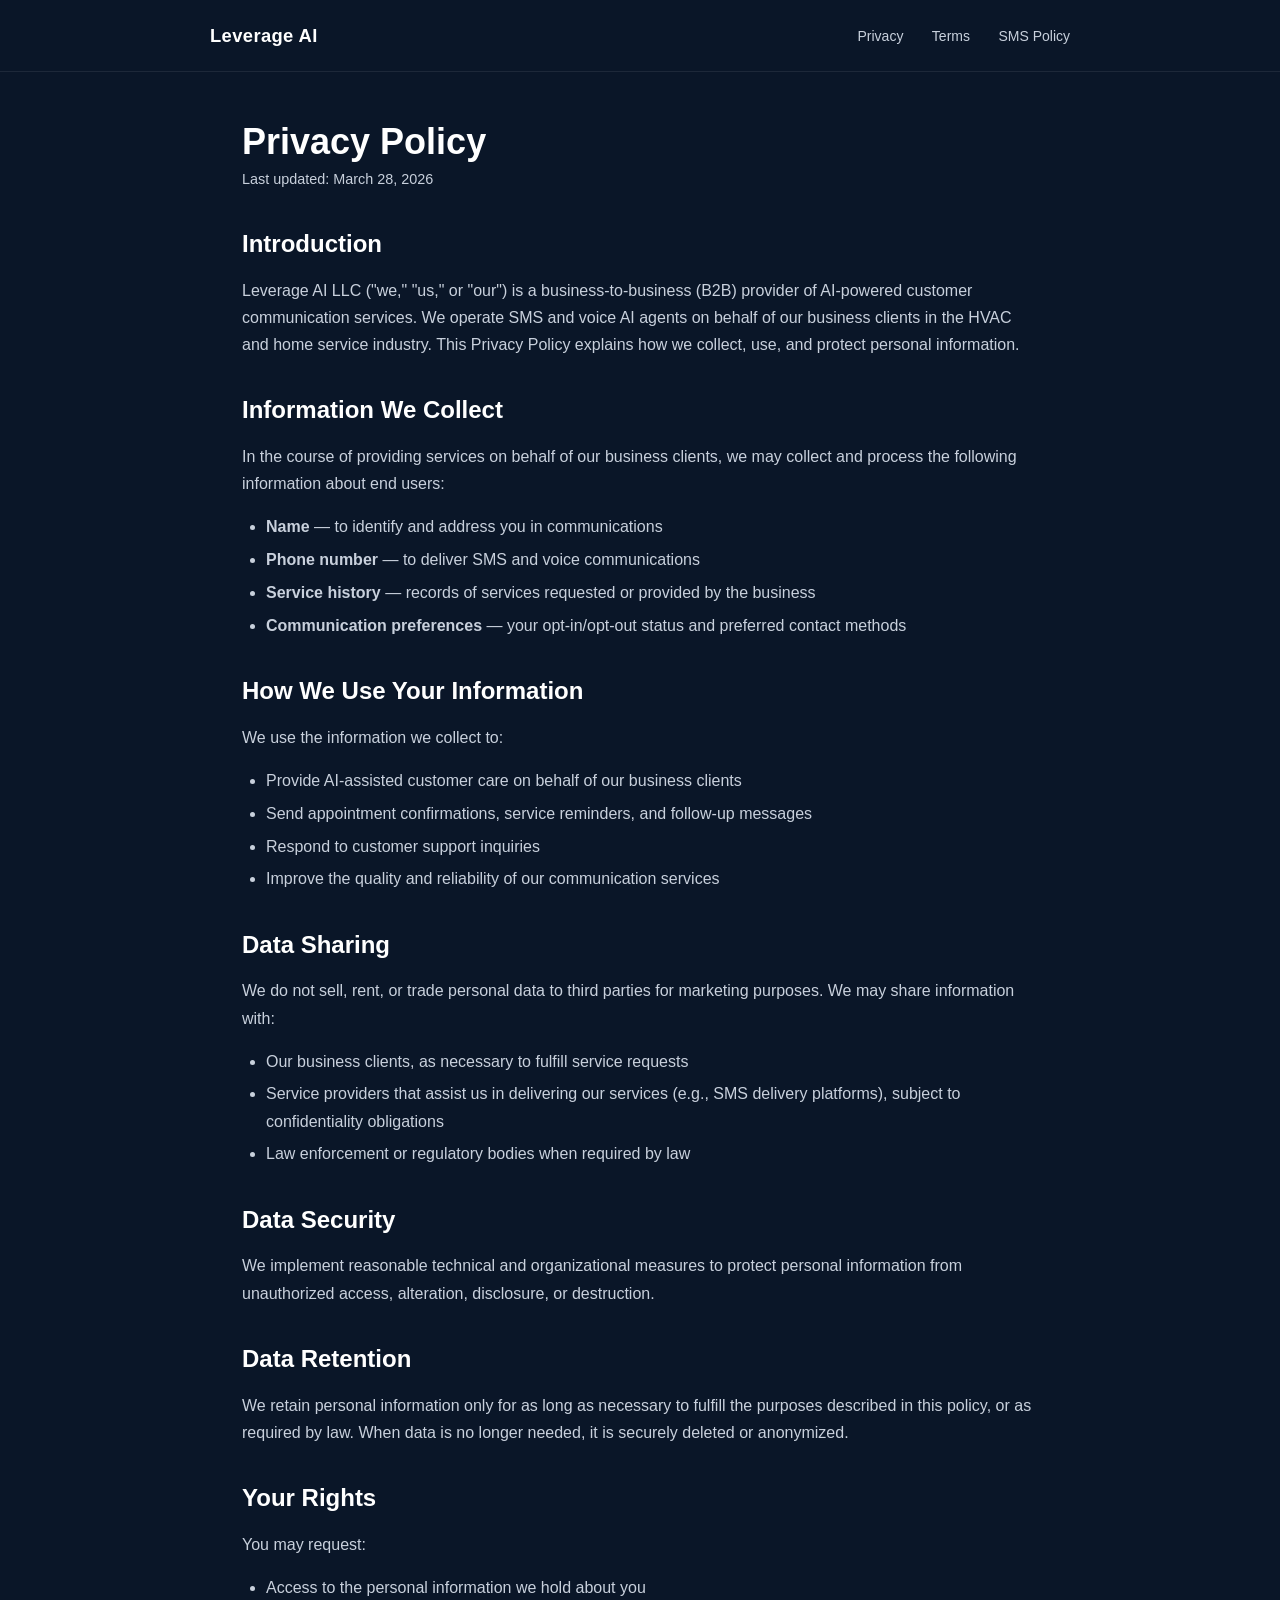
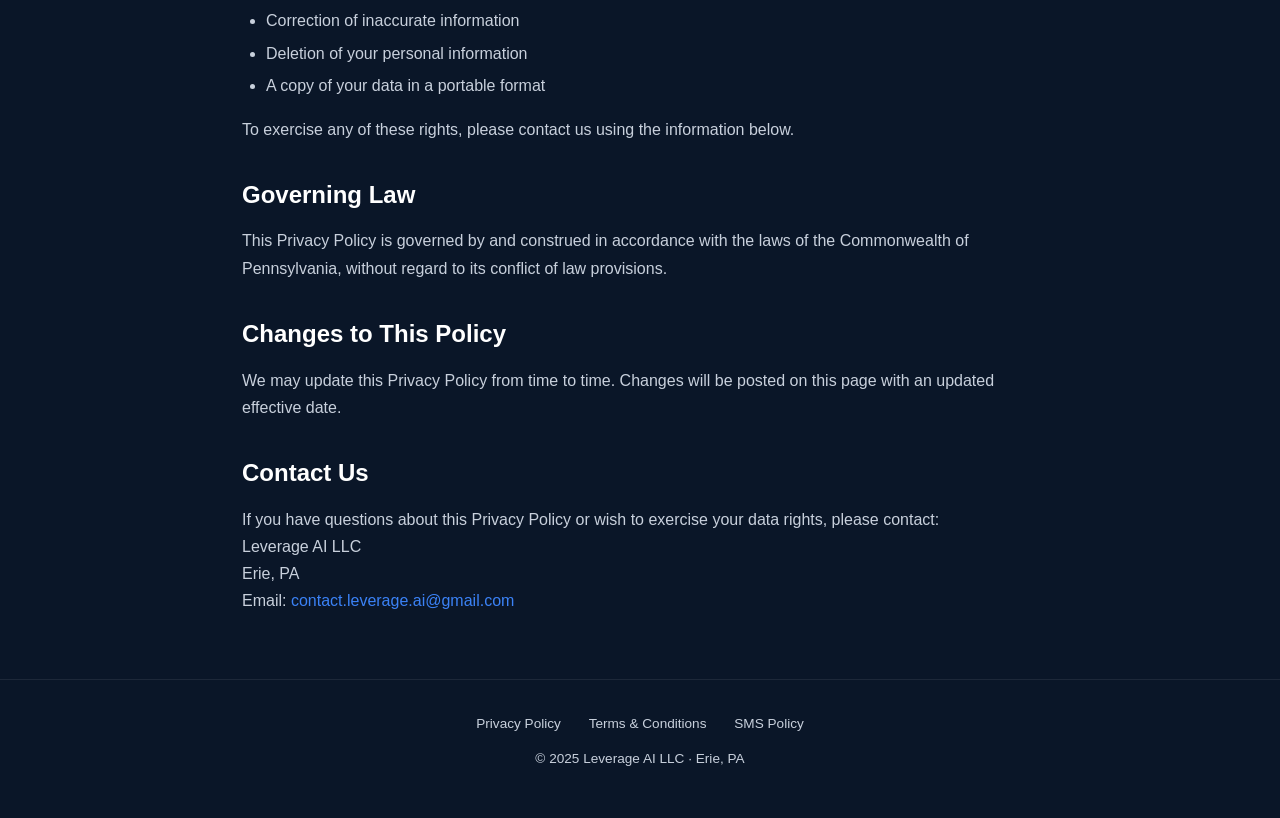
==== privacy.html @ 0a9c54a0 "Initial site setup" ====
<!DOCTYPE html>
<html lang="en">
<head>
  <meta charset="UTF-8">
  <meta name="viewport" content="width=device-width, initial-scale=1.0">
  <title>Privacy Policy — Leverage AI LLC</title>
  <link rel="stylesheet" href="style.css">
</head>
<body>

  <header class="site-header">
    <div class="inner">
      <a href="/" class="logo">Leverage AI</a>
      <nav>
        <a href="privacy.html">Privacy</a>
        <a href="terms.html">Terms</a>
        <a href="sms-policy.html">SMS Policy</a>
      </nav>
    </div>
  </header>

  <main class="container legal">
    <h1>Privacy Policy</h1>
    <p class="effective">Last updated: March 28, 2026</p>

    <h2>Introduction</h2>
    <p>
      Leverage AI LLC ("we," "us," or "our") is a business-to-business (B2B)
      provider of AI-powered customer communication services. We operate SMS
      and voice AI agents on behalf of our business clients in the HVAC and
      home service industry. This Privacy Policy explains how we collect, use,
      and protect personal information.
    </p>

    <h2>Information We Collect</h2>
    <p>
      In the course of providing services on behalf of our business clients, we
      may collect and process the following information about end users:
    </p>
    <ul>
      <li><strong>Name</strong> — to identify and address you in communications</li>
      <li><strong>Phone number</strong> — to deliver SMS and voice communications</li>
      <li><strong>Service history</strong> — records of services requested or provided by the business</li>
      <li><strong>Communication preferences</strong> — your opt-in/opt-out status and preferred contact methods</li>
    </ul>

    <h2>How We Use Your Information</h2>
    <p>We use the information we collect to:</p>
    <ul>
      <li>Provide AI-assisted customer care on behalf of our business clients</li>
      <li>Send appointment confirmations, service reminders, and follow-up messages</li>
      <li>Respond to customer support inquiries</li>
      <li>Improve the quality and reliability of our communication services</li>
    </ul>

    <h2>Data Sharing</h2>
    <p>
      We do not sell, rent, or trade personal data to third parties for
      marketing purposes. We may share information with:
    </p>
    <ul>
      <li>Our business clients, as necessary to fulfill service requests</li>
      <li>Service providers that assist us in delivering our services (e.g., SMS delivery platforms), subject to confidentiality obligations</li>
      <li>Law enforcement or regulatory bodies when required by law</li>
    </ul>

    <h2>Data Security</h2>
    <p>
      We implement reasonable technical and organizational measures to protect
      personal information from unauthorized access, alteration, disclosure, or
      destruction.
    </p>

    <h2>Data Retention</h2>
    <p>
      We retain personal information only for as long as necessary to fulfill
      the purposes described in this policy, or as required by law. When data
      is no longer needed, it is securely deleted or anonymized.
    </p>

    <h2>Your Rights</h2>
    <p>You may request:</p>
    <ul>
      <li>Access to the personal information we hold about you</li>
      <li>Correction of inaccurate information</li>
      <li>Deletion of your personal information</li>
      <li>A copy of your data in a portable format</li>
    </ul>
    <p>
      To exercise any of these rights, please contact us using the information
      below.
    </p>

    <h2>Governing Law</h2>
    <p>
      This Privacy Policy is governed by and construed in accordance with the
      laws of the Commonwealth of Pennsylvania, without regard to its conflict
      of law provisions.
    </p>

    <h2>Changes to This Policy</h2>
    <p>
      We may update this Privacy Policy from time to time. Changes will be
      posted on this page with an updated effective date.
    </p>

    <h2>Contact Us</h2>
    <p>
      If you have questions about this Privacy Policy or wish to exercise your
      data rights, please contact:<br>
      Leverage AI LLC<br>
      Erie, PA<br>
      Email: <a href="mailto:contact.leverage.ai@gmail.com">contact.leverage.ai@gmail.com</a>
    </p>
  </main>

  <footer class="site-footer">
    <div class="footer-links">
      <a href="privacy.html">Privacy Policy</a>
      <a href="terms.html">Terms &amp; Conditions</a>
      <a href="sms-policy.html">SMS Policy</a>
    </div>
    <p>&copy; 2025 Leverage AI LLC &middot; Erie, PA</p>
  </footer>

</body>
</html>
---- style.css ----
/* ── Reset & Base ────────────────────────────────────────── */
*, *::before, *::after { box-sizing: border-box; margin: 0; padding: 0; }

:root {
  --navy:  #0a1628;
  --navy-light: #132240;
  --white: #ffffff;
  --gray:  #c8d0dc;
  --accent: #3b82f6;
  --max-w: 860px;
}

html { font-size: 16px; scroll-behavior: smooth; }

body {
  font-family: -apple-system, BlinkMacSystemFont, "Segoe UI", Roboto,
               "Helvetica Neue", Arial, sans-serif;
  color: var(--white);
  background: var(--navy);
  line-height: 1.7;
  min-height: 100vh;
  display: flex;
  flex-direction: column;
}

/* ── Typography ──────────────────────────────────────────── */
h1 { font-size: 2.25rem; font-weight: 700; line-height: 1.2; margin-bottom: 0.75rem; }
h2 { font-size: 1.5rem;  font-weight: 600; margin: 2rem 0 0.75rem; }
h3 { font-size: 1.15rem; font-weight: 600; margin: 1.5rem 0 0.5rem; }
p  { margin-bottom: 1rem; }
ul, ol { margin: 0 0 1rem 1.5rem; }
li { margin-bottom: 0.35rem; }
strong { font-weight: 600; }

a {
  color: var(--accent);
  text-decoration: none;
}
a:hover { text-decoration: underline; }

/* ── Header ──────────────────────────────────────────────── */
.site-header {
  border-bottom: 1px solid rgba(255,255,255,0.08);
  padding: 1.25rem 2rem;
}
.site-header .inner {
  max-width: var(--max-w);
  margin: 0 auto;
  display: flex;
  align-items: center;
  justify-content: space-between;
}
.site-header .logo {
  font-size: 1.15rem;
  font-weight: 700;
  color: var(--white);
  text-decoration: none;
  letter-spacing: 0.02em;
}
.site-header nav a {
  color: var(--gray);
  font-size: 0.875rem;
  margin-left: 1.5rem;
}
.site-header nav a:hover { color: var(--white); text-decoration: none; }

/* ── Main Content ────────────────────────────────────────── */
.container {
  max-width: var(--max-w);
  margin: 0 auto;
  padding: 3rem 2rem;
  flex: 1;
}

/* ── Hero (index) ────────────────────────────────────────── */
.hero {
  text-align: center;
  padding: 4rem 0 3rem;
}
.hero h1 { font-size: 2.75rem; margin-bottom: 1rem; }
.hero .tagline {
  font-size: 1.25rem;
  color: var(--gray);
  margin-bottom: 2rem;
}
.hero .desc {
  max-width: 620px;
  margin: 0 auto 2.5rem;
  color: var(--gray);
  font-size: 1.05rem;
}
.hero .contact {
  display: inline-block;
  padding: 0.75rem 2rem;
  background: var(--accent);
  color: var(--white);
  border-radius: 6px;
  font-weight: 600;
  font-size: 1rem;
}
.hero .contact:hover { opacity: 0.9; text-decoration: none; }

/* ── Legal page styles ───────────────────────────────────── */
.legal h1 { margin-bottom: 0.25rem; }
.legal .effective {
  color: var(--gray);
  font-size: 0.9rem;
  margin-bottom: 2rem;
}
.legal p, .legal li { color: var(--gray); }
.legal h2, .legal h3 { color: var(--white); }

/* ── Footer ──────────────────────────────────────────────── */
.site-footer {
  border-top: 1px solid rgba(255,255,255,0.08);
  padding: 2rem;
  text-align: center;
  font-size: 0.85rem;
  color: var(--gray);
}
.site-footer a { color: var(--gray); margin: 0 0.75rem; }
.site-footer a:hover { color: var(--white); }
.footer-links { margin-bottom: 0.75rem; }

/* ── Responsive ──────────────────────────────────────────── */
@media (max-width: 640px) {
  .site-header { padding: 1rem 1.25rem; }
  .site-header .inner { flex-direction: column; gap: 0.75rem; }
  .site-header nav a { margin-left: 0; margin-right: 1rem; }
  .container { padding: 2rem 1.25rem; }
  .hero h1 { font-size: 2rem; }
  .hero .tagline { font-size: 1.1rem; }
  h1 { font-size: 1.75rem; }
  h2 { font-size: 1.3rem; }
}
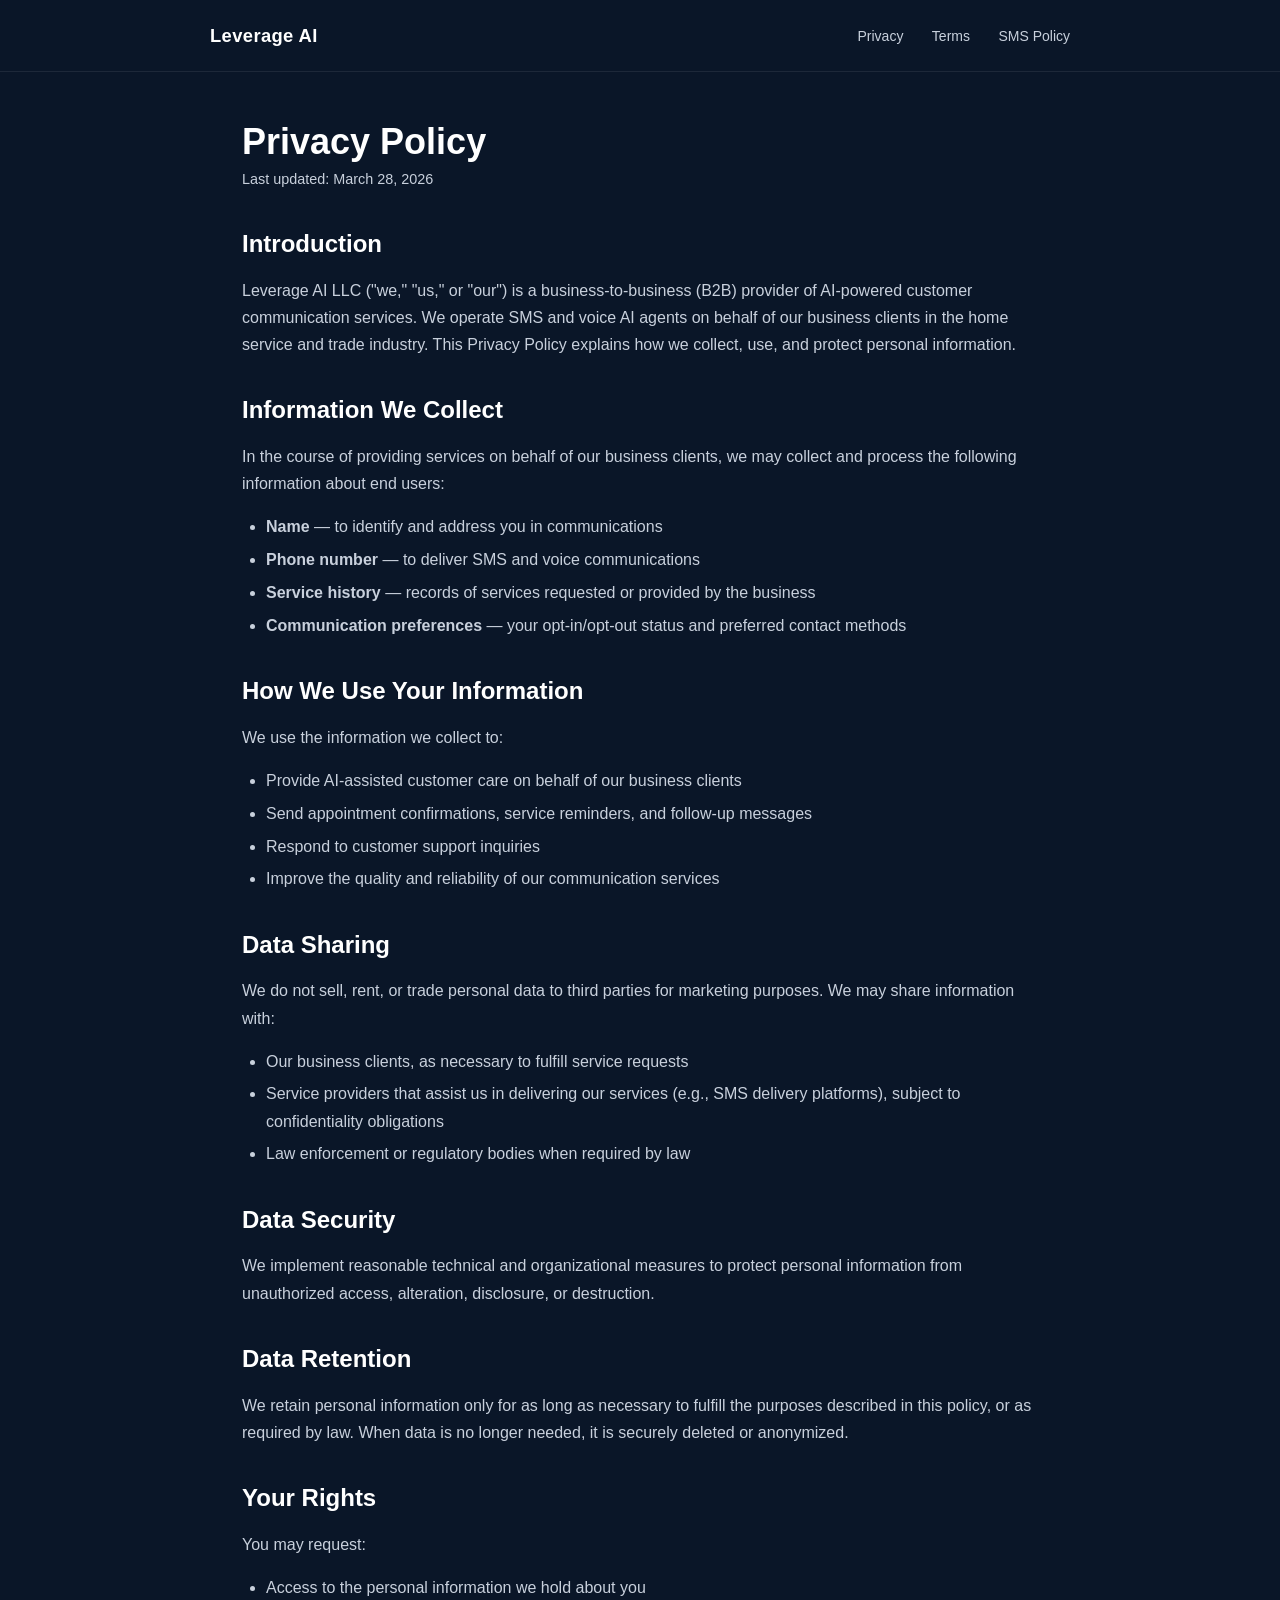
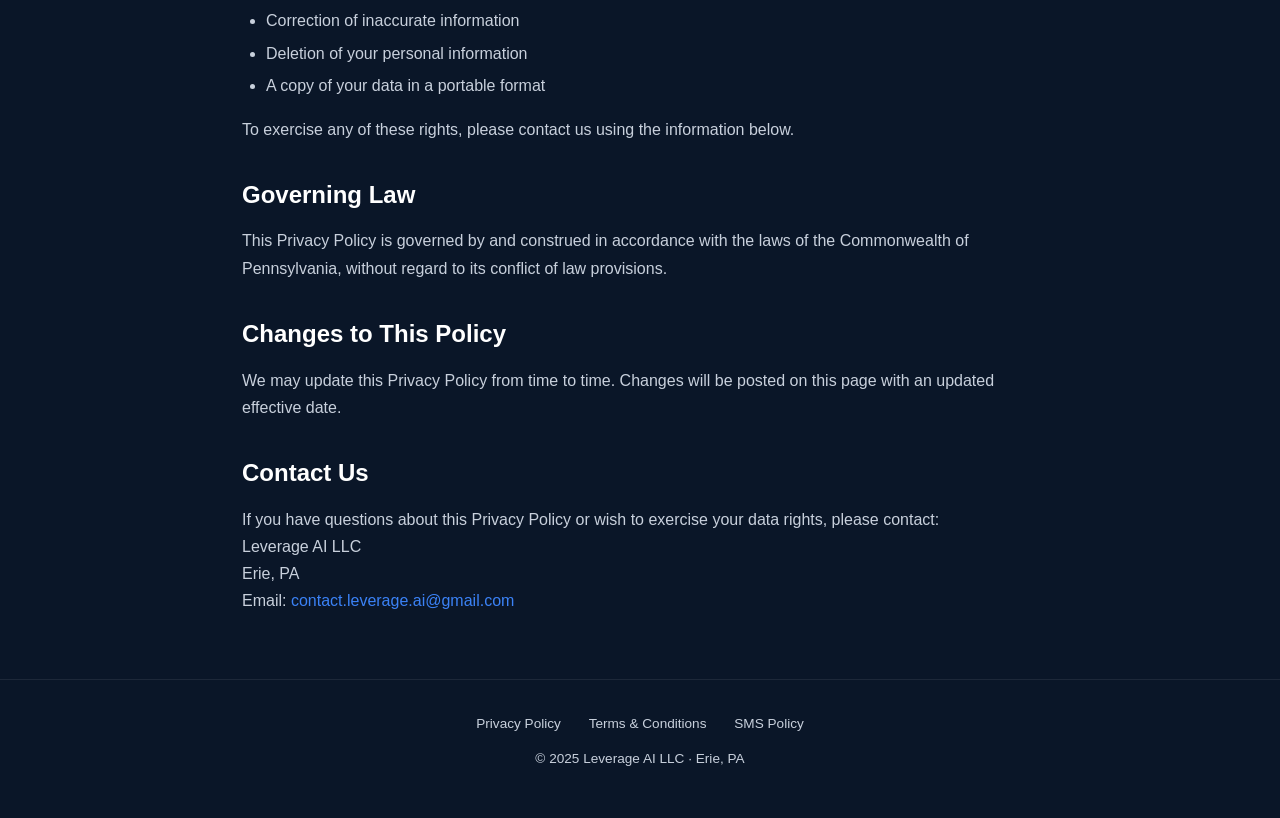
==== commit 96552c40: "Broaden service description to home service and trade businesses" ====
--- a/privacy.html
+++ b/privacy.html
@@ -27,8 +27,8 @@
     <p>
       Leverage AI LLC ("we," "us," or "our") is a business-to-business (B2B)
       provider of AI-powered customer communication services. We operate SMS
-      and voice AI agents on behalf of our business clients in the HVAC and
-      home service industry. This Privacy Policy explains how we collect, use,
+      and voice AI agents on behalf of our business clients in the home
+      service and trade industry. This Privacy Policy explains how we collect, use,
       and protect personal information.
     </p>
 
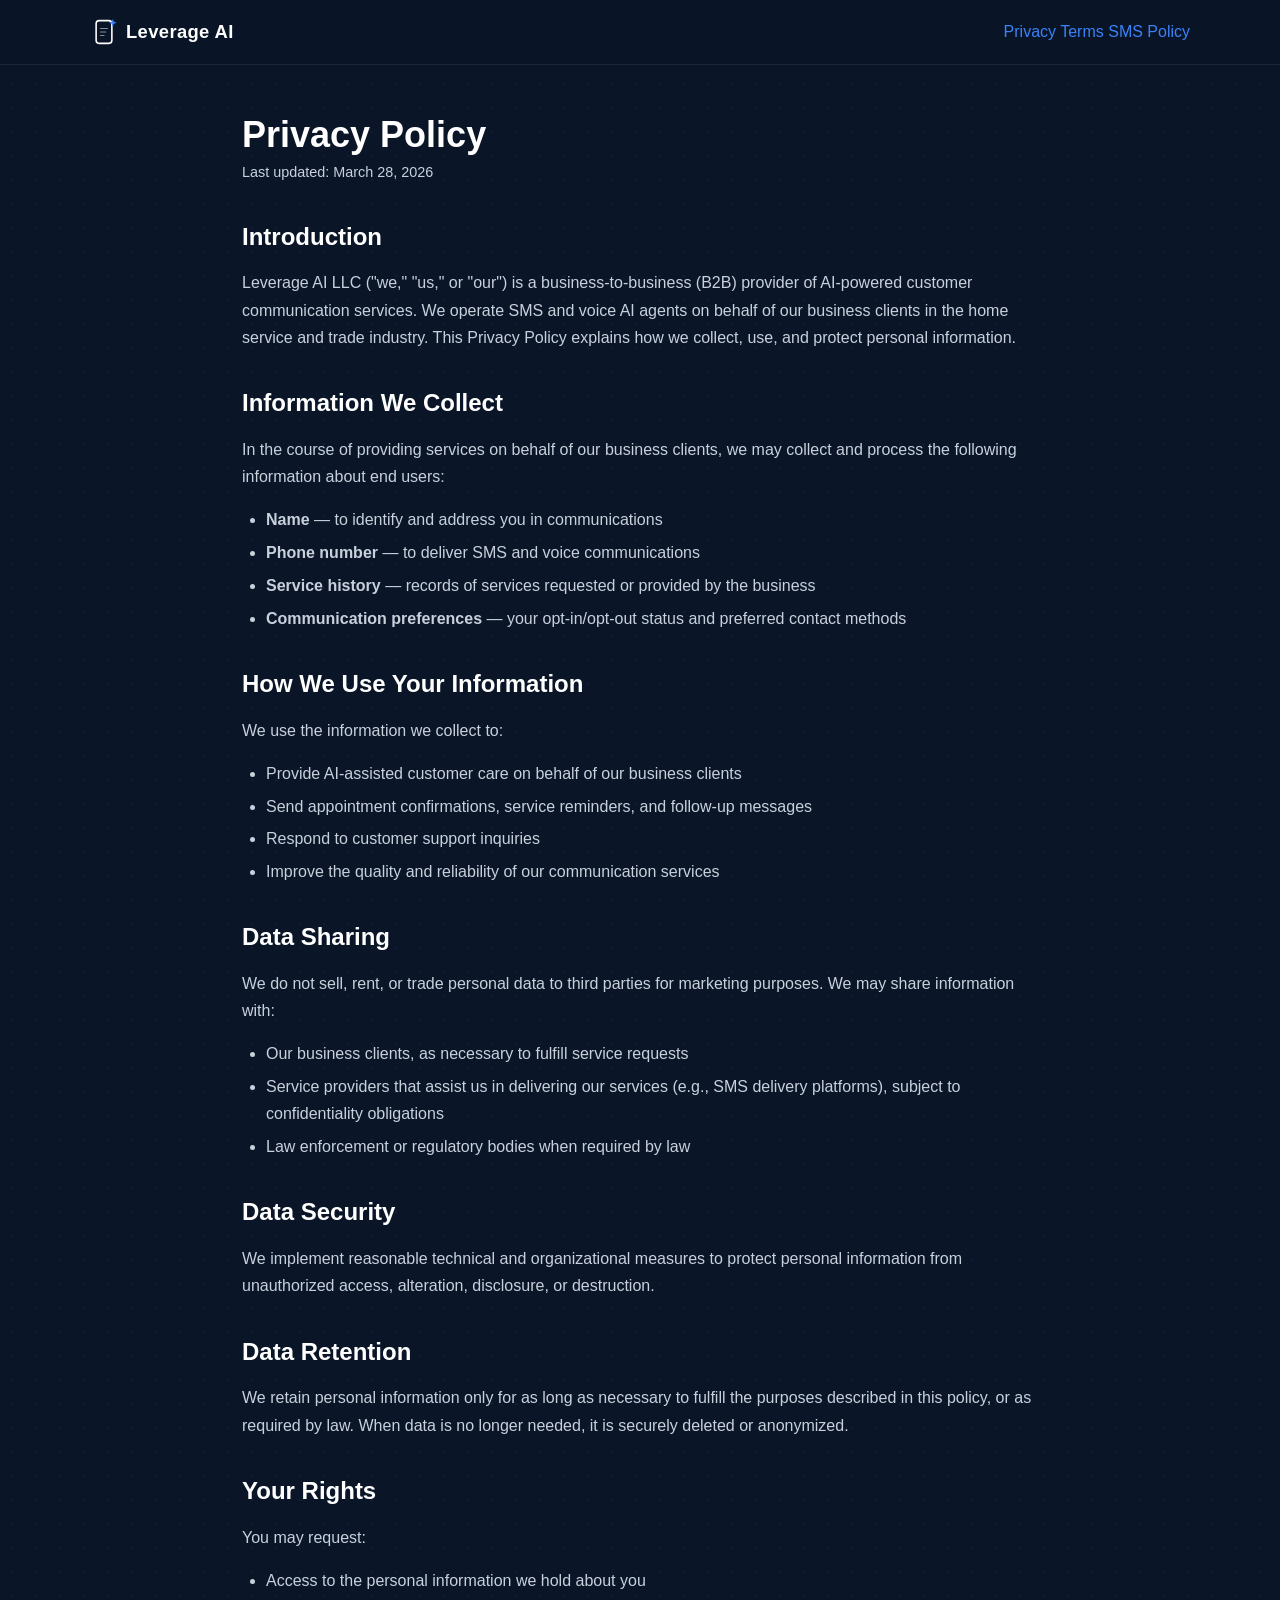
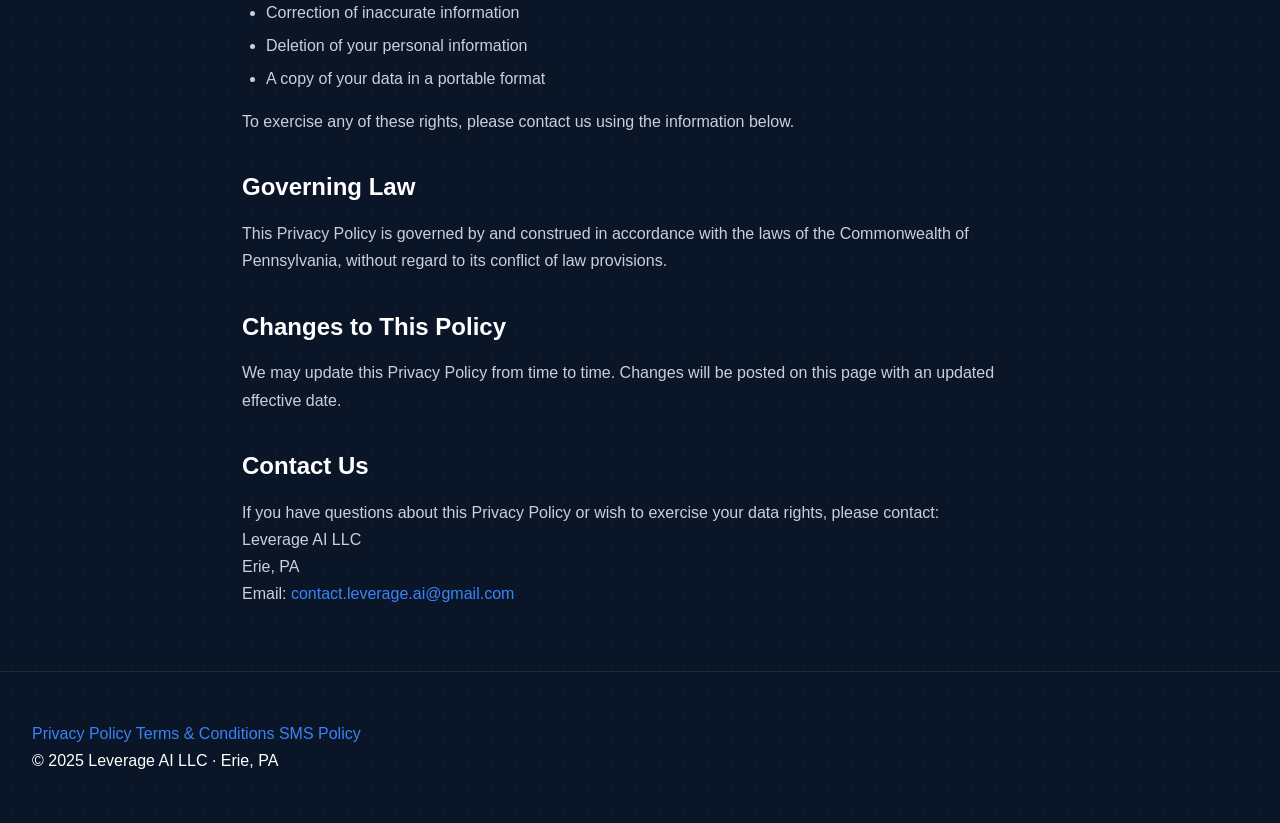
==== commit 4b3b3df5: "Polish site design and add logo" ====
--- a/privacy.html
+++ b/privacy.html
@@ -4,13 +4,14 @@
   <meta charset="UTF-8">
   <meta name="viewport" content="width=device-width, initial-scale=1.0">
   <title>Privacy Policy — Leverage AI LLC</title>
+  <link rel="icon" type="image/svg+xml" href="data:image/svg+xml,%3Csvg xmlns='http://www.w3.org/2000/svg' viewBox='0 0 32 32'%3E%3Crect x='7' y='3' width='18' height='26' rx='3.5' ry='3.5' fill='none' stroke='%23ffffff' stroke-width='1.8'/%3E%3Cline x1='12' y1='12' x2='20' y2='12' stroke='rgba(255,255,255,0.5)' stroke-width='1.3' stroke-linecap='round'/%3E%3Cline x1='12' y1='16' x2='18' y2='16' stroke='rgba(255,255,255,0.5)' stroke-width='1.3' stroke-linecap='round'/%3E%3Cline x1='12' y1='20' x2='16' y2='20' stroke='rgba(255,255,255,0.5)' stroke-width='1.3' stroke-linecap='round'/%3E%3Cpath d='M26 1 L27.2 4.3 L30.5 5.5 L27.2 6.7 L26 10 L24.8 6.7 L21.5 5.5 L24.8 4.3 Z' fill='%233b82f6'/%3E%3C/svg%3E">
   <link rel="stylesheet" href="style.css">
 </head>
 <body>
 
   <header class="site-header">
     <div class="inner">
-      <a href="/" class="logo">Leverage AI</a>
+      <a href="/" class="logo"><svg xmlns="http://www.w3.org/2000/svg" viewBox="0 0 32 32" width="28" height="28" aria-hidden="true"><rect x="7" y="3" width="18" height="26" rx="3.5" ry="3.5" fill="none" stroke="#ffffff" stroke-width="1.8"/><line x1="12" y1="12" x2="20" y2="12" stroke="rgba(255,255,255,0.5)" stroke-width="1.3" stroke-linecap="round"/><line x1="12" y1="16" x2="18" y2="16" stroke="rgba(255,255,255,0.5)" stroke-width="1.3" stroke-linecap="round"/><line x1="12" y1="20" x2="16" y2="20" stroke="rgba(255,255,255,0.5)" stroke-width="1.3" stroke-linecap="round"/><path d="M26 1 L27.2 4.3 L30.5 5.5 L27.2 6.7 L26 10 L24.8 6.7 L21.5 5.5 L24.8 4.3 Z" fill="#3b82f6"/></svg> Leverage AI</a>
       <nav>
         <a href="privacy.html">Privacy</a>
         <a href="terms.html">Terms</a>
--- a/style.css
+++ b/style.css
@@ -2,12 +2,19 @@
 *, *::before, *::after { box-sizing: border-box; margin: 0; padding: 0; }
 
 :root {
-  --navy:  #0a1628;
+  --navy:       #0a1628;
+  --navy-dark:  #060f1e;
   --navy-light: #132240;
-  --white: #ffffff;
-  --gray:  #c8d0dc;
-  --accent: #3b82f6;
-  --max-w: 860px;
+  --white:      #ffffff;
+  --gray:       #c8d0dc;
+  --gray-dim:   #8892a4;
+  --accent:     #3b82f6;
+  --accent-light: #60a5fa;
+  --green:      #22c55e;
+  --yellow:     #eab308;
+  --shadow-sm:  0 1px 3px rgba(0,0,0,0.08);
+  --max-w:      860px;
+  --max-w-wide: 1100px;
 }
 
 html { font-size: 16px; scroll-behavior: smooth; }
@@ -21,6 +28,10 @@
   min-height: 100vh;
   display: flex;
   flex-direction: column;
+  overflow-x: hidden;
+  -webkit-text-size-adjust: 100%;
+  background-image: radial-gradient(rgba(255,255,255,0.03) 1px, transparent 1px);
+  background-size: 24px 24px;
 }
 
 /* ── Typography ──────────────────────────────────────────── */
@@ -32,75 +43,967 @@
 li { margin-bottom: 0.35rem; }
 strong { font-weight: 600; }
 
-a {
-  color: var(--accent);
-  text-decoration: none;
-}
+a { color: var(--accent); text-decoration: none; }
 a:hover { text-decoration: underline; }
 
-/* ── Header ──────────────────────────────────────────────── */
+/* ── Section Layout ─────────────────────────────────────── */
+.section { padding: 5rem 2rem; }
+.section-alt { background: var(--navy-dark); }
+.section-inner {
+  max-width: var(--max-w-wide);
+  margin: 0 auto;
+}
+.section-title {
+  text-align: center;
+  font-size: 2rem;
+  font-weight: 700;
+  margin-bottom: 0.75rem;
+}
+.section-title::after {
+  content: '';
+  display: block;
+  width: 48px;
+  height: 3px;
+  background: var(--accent);
+  border-radius: 2px;
+  margin: 0.75rem auto 0;
+}
+.section-subtitle {
+  text-align: center;
+  color: var(--gray);
+  font-size: 1.1rem;
+  max-width: 640px;
+  margin: 0 auto 3rem;
+}
+section[id] { scroll-margin-top: 80px; }
+
+/* ── Sticky Nav ─────────────────────────────────────────── */
 .site-header {
+  position: sticky;
+  top: 0;
+  z-index: 100;
+  background: rgba(10, 22, 40, 0.95);
+  backdrop-filter: blur(8px);
+  -webkit-backdrop-filter: blur(8px);
   border-bottom: 1px solid rgba(255,255,255,0.08);
-  padding: 1.25rem 2rem;
+  padding: 0 2rem;
 }
 .site-header .inner {
-  max-width: var(--max-w);
+  max-width: var(--max-w-wide);
   margin: 0 auto;
   display: flex;
   align-items: center;
   justify-content: space-between;
+  height: 64px;
 }
 .site-header .logo {
+  display: inline-flex;
+  align-items: center;
+  gap: 0.5rem;
   font-size: 1.15rem;
   font-weight: 700;
   color: var(--white);
   text-decoration: none;
   letter-spacing: 0.02em;
-}
-.site-header nav a {
+  white-space: nowrap;
+}
+.nav-links {
+  display: flex;
+  align-items: center;
+  gap: 2rem;
+}
+.nav-links a {
   color: var(--gray);
   font-size: 0.875rem;
-  margin-left: 1.5rem;
-}
-.site-header nav a:hover { color: var(--white); text-decoration: none; }
-
-/* ── Main Content ────────────────────────────────────────── */
+  text-decoration: none;
+  transition: color 0.2s;
+}
+.nav-links a:hover { color: var(--white); text-decoration: none; }
+.nav-cta {
+  display: inline-block;
+  padding: 0.5rem 1.25rem;
+  background: var(--accent);
+  color: var(--white) !important;
+  border-radius: 6px;
+  font-weight: 600;
+  font-size: 0.875rem;
+  transition: opacity 0.2s;
+}
+.nav-cta:hover { opacity: 0.9; text-decoration: none !important; }
+
+/* hamburger (CSS-only) */
+.nav-toggle { display: none; }
+.nav-hamburger {
+  display: none;
+  cursor: pointer;
+  width: 28px;
+  height: 20px;
+  flex-direction: column;
+  justify-content: space-between;
+}
+.nav-hamburger span {
+  display: block;
+  height: 2px;
+  background: var(--white);
+  border-radius: 2px;
+  transition: transform 0.3s, opacity 0.3s;
+}
+
+/* ── Hero ────────────────────────────────────────────────── */
+.hero {
+  text-align: center;
+  padding: 6rem 2rem 5rem;
+  position: relative;
+}
+.hero::before {
+  content: '';
+  position: absolute;
+  top: -20%;
+  left: 50%;
+  transform: translateX(-50%);
+  width: 600px;
+  height: 600px;
+  background: radial-gradient(circle, rgba(59,130,246,0.12) 0%, transparent 70%);
+  pointer-events: none;
+  z-index: 0;
+}
+.hero > * { position: relative; z-index: 1; }
+.hero h1 {
+  font-size: 3rem;
+  margin-bottom: 1.25rem;
+  letter-spacing: -0.02em;
+  background: linear-gradient(135deg, #ffffff 0%, #60a5fa 100%);
+  -webkit-background-clip: text;
+  -webkit-text-fill-color: transparent;
+  background-clip: text;
+}
+.hero .tagline {
+  font-size: 1.25rem;
+  color: var(--gray);
+  margin-bottom: 1rem;
+  max-width: 600px;
+  margin-left: auto;
+  margin-right: auto;
+}
+.hero .supported {
+  font-size: 0.95rem;
+  color: var(--gray-dim);
+  margin-bottom: 2.5rem;
+}
+.hero .cta-buttons {
+  margin-bottom: 4rem;
+}
+.btn-primary {
+  display: inline-block;
+  padding: 0.85rem 2rem;
+  background: var(--accent);
+  color: var(--white);
+  border-radius: 8px;
+  font-weight: 600;
+  font-size: 1rem;
+  transition: all 0.2s ease;
+  box-shadow: 0 0 20px rgba(59,130,246,0.3);
+  animation: cta-glow 2.5s ease-in-out infinite;
+}
+.btn-primary:hover {
+  opacity: 0.95;
+  text-decoration: none;
+  transform: translateY(-1px);
+  box-shadow: 0 0 35px rgba(59,130,246,0.5);
+}
+@keyframes cta-glow {
+  0%, 100% { box-shadow: 0 0 20px rgba(59,130,246,0.3); }
+  50% { box-shadow: 0 0 30px rgba(59,130,246,0.5); }
+}
+.btn-secondary {
+  display: inline-block;
+  padding: 0.85rem 2rem;
+  border: 1px solid rgba(255,255,255,0.2);
+  color: var(--white);
+  border-radius: 8px;
+  font-weight: 600;
+  font-size: 1rem;
+  transition: border-color 0.2s;
+}
+.btn-secondary:hover { border-color: rgba(255,255,255,0.5); text-decoration: none; }
+
+/* ── Phone Mockup ───────────────────────────────────────── */
+.phone-mockup {
+  max-width: 340px;
+  margin: 0 auto;
+  background: #1a1a2e;
+  border-radius: 24px;
+  padding: 12px;
+  box-shadow: 0 24px 48px rgba(0,0,0,0.4);
+}
+.phone-screen {
+  background: #f5f5f5;
+  border-radius: 16px;
+  padding: 16px 12px;
+  min-height: 300px;
+  display: flex;
+  flex-direction: column;
+}
+.phone-header {
+  text-align: center;
+  font-size: 11px;
+  color: #64748b;
+  font-weight: 600;
+  padding-bottom: 12px;
+  border-bottom: 1px solid #e2e8f0;
+  margin-bottom: 12px;
+}
+.sms-label {
+  font-size: 10px;
+  font-weight: 600;
+  color: #94a3b8;
+  margin-bottom: 2px;
+  text-transform: uppercase;
+  letter-spacing: 0.03em;
+}
+.sms-label-right { text-align: right; }
+.sms-bubble {
+  max-width: 85%;
+  padding: 10px 14px;
+  border-radius: 16px;
+  margin-bottom: 8px;
+  font-size: 13px;
+  line-height: 1.45;
+  color: #333;
+  text-align: left;
+}
+.sms-incoming {
+  background: #e5e7eb;
+  border-bottom-left-radius: 4px;
+  align-self: flex-start;
+}
+.sms-outgoing {
+  background: var(--accent);
+  color: #fff;
+  border-bottom-right-radius: 4px;
+  align-self: flex-end;
+}
+
+/* ── Shared card base ───────────────────────────────────── */
+.card-base {
+  background: var(--navy-light);
+  border-radius: 12px;
+  border: 1px solid rgba(255,255,255,0.06);
+  overflow-wrap: break-word;
+  word-break: break-word;
+  transition: transform 0.2s ease, border-color 0.2s ease, box-shadow 0.2s ease;
+}
+.card-base:hover {
+  transform: translateY(-3px);
+  border-color: rgba(59,130,246,0.2);
+  box-shadow: 0 8px 30px rgba(0,0,0,0.2);
+}
+
+/* ── Shared badge base ──────────────────────────────────── */
+.badge-base {
+  display: inline-block;
+  font-weight: 600;
+  text-transform: uppercase;
+  letter-spacing: 0.05em;
+}
+.badge-green { background: rgba(34, 197, 94, 0.15); color: var(--green); }
+.badge-yellow { background: rgba(234, 179, 8, 0.15); color: var(--yellow); }
+.badge-blue { background: rgba(59,130,246,0.1); color: var(--accent-light); }
+
+/* ── Shared check list ──────────────────────────────────── */
+.check-list {
+  list-style: none;
+  margin: 0;
+  padding: 0;
+}
+.check-list li {
+  color: var(--gray);
+  padding-left: 1.5rem;
+  position: relative;
+}
+.check-list li::before {
+  content: '✓';
+  position: absolute;
+  left: 0;
+  color: var(--green);
+  font-weight: 700;
+}
+
+/* ── Pain Points ────────────────────────────────────────── */
+.pain-grid {
+  display: grid;
+  grid-template-columns: repeat(3, 1fr);
+  gap: 2rem;
+}
+.pain-card {
+  text-align: center;
+  padding: 2rem 1.5rem;
+}
+.pain-icon {
+  font-size: 2.5rem;
+  margin-bottom: 1rem;
+  display: block;
+}
+.pain-card h3 {
+  font-size: 1.15rem;
+  margin: 0 0 0.75rem;
+  color: var(--white);
+}
+.pain-card p {
+  color: var(--gray);
+  font-size: 0.95rem;
+  margin: 0;
+}
+
+/* ── How It Works ───────────────────────────────────────── */
+.steps {
+  display: grid;
+  grid-template-columns: repeat(4, 1fr);
+  gap: 1.5rem;
+  position: relative;
+}
+.step {
+  text-align: center;
+  position: relative;
+}
+.step-num {
+  display: inline-flex;
+  align-items: center;
+  justify-content: center;
+  width: 48px;
+  height: 48px;
+  border-radius: 50%;
+  background: var(--accent);
+  color: var(--white);
+  font-size: 1.25rem;
+  font-weight: 700;
+  margin-bottom: 1.25rem;
+}
+.step h3 {
+  font-size: 1rem;
+  margin: 0 0 0.5rem;
+  color: var(--white);
+}
+.step p {
+  color: var(--gray);
+  font-size: 0.9rem;
+  margin: 0;
+}
+/* connector line between steps */
+.step:not(:last-child)::after {
+  content: '';
+  position: absolute;
+  top: 24px;
+  left: calc(50% + 32px);
+  width: calc(100% - 64px);
+  height: 2px;
+  background: rgba(59, 130, 246, 0.3);
+}
+
+/* ── Features / Services ────────────────────────────────── */
+.features-grid {
+  display: grid;
+  grid-template-columns: repeat(2, 1fr);
+  gap: 2rem;
+}
+.feature-card {
+  padding: 2.5rem 2rem;
+  position: relative;
+  overflow: hidden;
+}
+.feature-badge {
+  padding: 3px 10px;
+  border-radius: 20px;
+  font-size: 0.75rem;
+  margin-bottom: 1rem;
+}
+.feature-card h3 {
+  font-size: 1.5rem;
+  margin: 0 0 0.5rem;
+}
+.feature-card .feature-icon {
+  font-size: 2rem;
+  margin-bottom: 0.75rem;
+  display: block;
+}
+.feature-card p {
+  color: var(--gray);
+  font-size: 0.95rem;
+}
+.feature-list {
+  margin-top: 1rem;
+}
+.feature-list li {
+  font-size: 0.9rem;
+  padding: 0.35rem 0 0.35rem 1.5rem;
+}
+.feature-cta { margin-top: 1rem; }
+.btn-sm { font-size: 0.85rem; padding: 0.5rem 1.25rem; }
+.feature-note {
+  margin-top: 1.25rem;
+  padding-top: 1.25rem;
+  border-top: 1px solid rgba(255,255,255,0.08);
+  font-size: 0.85rem;
+  color: var(--gray-dim);
+  font-style: italic;
+}
+
+/* ── Use Cases ──────────────────────────────────────────── */
+.usecases-grid {
+  display: grid;
+  grid-template-columns: repeat(2, 1fr);
+  gap: 1.5rem;
+}
+.usecase-card {
+  padding: 2rem;
+}
+.usecase-card .trade-icon {
+  font-size: 2rem;
+  margin-bottom: 0.75rem;
+  display: block;
+}
+.usecase-card h3 {
+  font-size: 1.1rem;
+  margin: 0 0 0.75rem;
+  color: var(--white);
+}
+.usecase-card p {
+  color: var(--gray);
+  font-size: 0.9rem;
+  margin: 0 0 1rem;
+}
+.usecase-flow {
+  display: flex;
+  align-items: center;
+  gap: 0.5rem;
+  flex-wrap: wrap;
+}
+.usecase-flow span {
+  font-size: 0.8rem;
+  color: var(--gray-dim);
+}
+.flow-step {
+  display: inline-block;
+  padding: 4px 10px;
+  background: rgba(59,130,246,0.1);
+  color: var(--accent-light);
+  border-radius: 4px;
+  font-size: 0.8rem;
+  font-weight: 500;
+}
+.flow-arrow { color: var(--gray-dim); font-size: 0.75rem; }
+
+/* ── Mock Browser ───────────────────────────────────────── */
+.mock-browser {
+  border-radius: 10px;
+  overflow: hidden;
+  box-shadow: 0 16px 48px rgba(0,0,0,0.35);
+  background: #f5f5f5;
+  margin-bottom: 2rem;
+}
+.mock-toolbar {
+  background: #e2e8f0;
+  padding: 10px 16px;
+  display: flex;
+  align-items: center;
+  gap: 8px;
+}
+.mock-dot {
+  width: 10px;
+  height: 10px;
+  border-radius: 50%;
+}
+.mock-dot-red { background: #ef4444; }
+.mock-dot-yellow { background: #eab308; }
+.mock-dot-green { background: #22c55e; }
+.mock-url {
+  flex: 1;
+  background: #fff;
+  border-radius: 4px;
+  padding: 4px 12px;
+  font-size: 11px;
+  color: #64748b;
+  margin-left: 8px;
+}
+.mock-body {
+  max-height: 400px;
+  overflow: hidden;
+  position: relative;
+}
+.mock-body::after {
+  content: '';
+  position: absolute;
+  bottom: 0;
+  left: 0;
+  right: 0;
+  height: 60px;
+  background: linear-gradient(transparent, #f5f5f5);
+  pointer-events: none;
+}
+
+/* dashboard mock internals */
+.mock-nav {
+  background: #1e293b;
+  color: #fff;
+  padding: 10px 20px;
+  display: flex;
+  align-items: center;
+  gap: 20px;
+  font-size: 13px;
+}
+.mock-nav-brand { font-weight: 700; }
+.mock-nav a, .mock-nav span { color: #94a3b8; text-decoration: none; font-size: 13px; }
+.mock-nav a.active, .mock-nav span.active { color: #fff; }
+.mock-content { padding: 20px; }
+
+.mock-table-wrap { overflow-x: auto; }
+.mock-table {
+  width: 100%;
+  border-collapse: collapse;
+  background: #fff;
+  border-radius: 8px;
+  overflow: hidden;
+  box-shadow: var(--shadow-sm);
+  min-width: 320px;
+}
+.mock-table th {
+  text-align: left;
+  padding: 8px 12px;
+  font-size: 11px;
+  text-transform: uppercase;
+  color: #64748b;
+  border-bottom: 2px solid #e2e8f0;
+  font-weight: 600;
+}
+.mock-table td {
+  padding: 10px 12px;
+  border-bottom: 1px solid #f1f5f9;
+  font-size: 13px;
+  color: #333;
+}
+.mock-badge {
+  display: inline-block;
+  padding: 2px 8px;
+  border-radius: 12px;
+  font-size: 11px;
+  font-weight: 600;
+}
+.mock-badge-active { background: #dcfce7; color: #166534; }
+.mock-badge-escalated { background: #fef9c3; color: #854d0e; }
+.mock-badge-resolved { background: #e2e8f0; color: #475569; }
+.mock-phone { font-family: monospace; font-size: 12px; color: #475569; }
+
+/* conversation mock */
+.mock-chat { padding: 16px; }
+.mock-msg {
+  max-width: 75%;
+  padding: 10px 14px;
+  border-radius: 12px;
+  margin-bottom: 8px;
+  font-size: 13px;
+  line-height: 1.5;
+  color: #333;
+}
+.mock-msg-user {
+  background: #2563eb;
+  color: #fff;
+  margin-left: auto;
+  border-bottom-right-radius: 4px;
+}
+.mock-msg-agent {
+  background: #fff;
+  border: 1px solid #e2e8f0;
+  border-bottom-left-radius: 4px;
+}
+.mock-msg-row { display: flex; flex-direction: column; margin-bottom: 4px; }
+.mock-msg-row-user { align-items: flex-end; }
+.mock-msg-row-agent { align-items: flex-start; }
+.mock-msg-time { font-size: 10px; color: #94a3b8; margin-bottom: 2px; }
+
+/* stats mock */
+.mock-stats-grid {
+  display: grid;
+  grid-template-columns: repeat(4, 1fr);
+  gap: 12px;
+  margin-bottom: 20px;
+}
+.mock-stat {
+  background: #fff;
+  border-radius: 8px;
+  box-shadow: var(--shadow-sm);
+  padding: 16px;
+  text-align: center;
+}
+.mock-stat-value {
+  font-size: 28px;
+  font-weight: 700;
+  color: #1e293b;
+}
+.mock-stat-label {
+  font-size: 11px;
+  color: #64748b;
+  margin-top: 2px;
+}
+.mock-chart-section {
+  background: #fff;
+  border-radius: 8px;
+  box-shadow: var(--shadow-sm);
+  padding: 20px;
+}
+.mock-chart-gap { margin-bottom: 16px; }
+.mock-chart-title {
+  font-size: 13px;
+  font-weight: 600;
+  color: #1e293b;
+  margin-bottom: 16px;
+}
+.mock-bar-chart {
+  display: flex;
+  align-items: flex-end;
+  gap: 12px;
+  height: 120px;
+}
+.mock-bar-col {
+  flex: 1;
+  display: flex;
+  flex-direction: column;
+  align-items: center;
+  height: 100%;
+  justify-content: flex-end;
+}
+.mock-bar {
+  width: 100%;
+  max-width: 40px;
+  background: var(--accent);
+  border-radius: 4px 4px 0 0;
+  min-height: 4px;
+}
+.mock-bar-label {
+  font-size: 10px;
+  color: #64748b;
+  margin-top: 6px;
+}
+.mock-funnel {
+  display: flex;
+  gap: 12px;
+  margin-top: 16px;
+}
+.mock-funnel-step {
+  flex: 1;
+  background: #fff;
+  border-radius: 8px;
+  box-shadow: var(--shadow-sm);
+  padding: 16px;
+  text-align: center;
+  position: relative;
+}
+.mock-funnel-value {
+  font-size: 24px;
+  font-weight: 700;
+  color: #1e293b;
+}
+.mock-funnel-label {
+  font-size: 11px;
+  color: #64748b;
+  margin-top: 2px;
+}
+.mock-funnel-arrow {
+  display: flex;
+  align-items: center;
+  color: #94a3b8;
+  font-size: 18px;
+  flex-shrink: 0;
+}
+
+/* dashboard screenshots layout */
+.dashboard-showcase {
+  display: grid;
+  grid-template-columns: 1fr 1fr;
+  gap: 2rem;
+  margin-bottom: 2rem;
+}
+
+/* ── Integrations ───────────────────────────────────────── */
+.integrations-grid {
+  display: grid;
+  grid-template-columns: repeat(3, 1fr);
+  gap: 1.25rem;
+}
+.integration-card {
+  padding: 1.5rem;
+  border-radius: 10px;
+  border-left: 3px solid var(--accent);
+}
+.integration-card h3 {
+  font-size: 1rem;
+  margin: 0 0 0.25rem;
+  color: var(--white);
+  display: flex;
+  align-items: center;
+  gap: 0.5rem;
+}
+.integration-card p {
+  color: var(--gray);
+  font-size: 0.85rem;
+  margin: 0;
+}
+.int-badge {
+  padding: 2px 8px;
+  border-radius: 10px;
+  font-size: 0.65rem;
+}
+
+/* ── Human Handoff ──────────────────────────────────────── */
+.handoff-layout {
+  display: grid;
+  grid-template-columns: 1fr 1fr;
+  gap: 3rem;
+  align-items: center;
+}
+.handoff-content h2 {
+  font-size: 2rem;
+  margin: 0 0 1rem;
+}
+.handoff-content p {
+  color: var(--gray);
+  font-size: 1.05rem;
+  margin-bottom: 1.5rem;
+}
+.handoff-list li {
+  font-size: 0.95rem;
+  padding: 0.5rem 0 0.5rem 1.75rem;
+}
+
+/* flow diagram */
+.handoff-flow {
+  display: flex;
+  flex-direction: column;
+}
+.flow-node {
+  padding: 1rem 1.5rem;
+  border-radius: 10px;
+  font-size: 0.9rem;
+  font-weight: 500;
+  text-align: center;
+}
+.flow-node-agent {
+  background: rgba(59,130,246,0.15);
+  color: var(--accent-light);
+  border: 1px solid rgba(59,130,246,0.25);
+}
+.flow-node-routine {
+  background: rgba(34,197,94,0.1);
+  color: var(--green);
+  border: 1px solid rgba(34,197,94,0.2);
+}
+.flow-node-escalate {
+  background: rgba(234,179,8,0.1);
+  color: var(--yellow);
+  border: 1px solid rgba(234,179,8,0.2);
+}
+.flow-node-human {
+  background: rgba(255,255,255,0.08);
+  color: var(--white);
+  border: 1px solid rgba(255,255,255,0.15);
+}
+.flow-connector {
+  display: flex;
+  justify-content: center;
+  padding: 0.5rem 0;
+  color: var(--gray-dim);
+  font-size: 1rem;
+}
+.flow-split {
+  display: grid;
+  grid-template-columns: 1fr 1fr;
+  gap: 1rem;
+}
+.flow-branch {
+  display: flex;
+  flex-direction: column;
+  align-items: center;
+}
+.flow-branch-label {
+  font-size: 0.75rem;
+  color: var(--gray-dim);
+  margin-bottom: 0.5rem;
+  text-transform: uppercase;
+  letter-spacing: 0.05em;
+}
+
+/* ── Trust Signals ──────────────────────────────────────── */
+.trust-grid {
+  display: grid;
+  grid-template-columns: repeat(3, 1fr);
+  gap: 2rem;
+  margin-bottom: 2.5rem;
+}
+.trust-item {
+  text-align: center;
+}
+.trust-value {
+  font-size: 2rem;
+  font-weight: 700;
+  color: var(--accent-light);
+  margin-bottom: 0.25rem;
+}
+.trust-label {
+  color: var(--gray);
+  font-size: 0.9rem;
+}
+.powered-by {
+  text-align: center;
+  color: var(--gray-dim);
+  font-size: 0.85rem;
+}
+.powered-by span {
+  display: inline-block;
+  padding: 4px 14px;
+  background: rgba(255,255,255,0.05);
+  border-radius: 6px;
+  margin: 0 0.35rem;
+  color: var(--gray);
+  font-weight: 500;
+}
+
+/* ── Final CTA ──────────────────────────────────────────── */
+.cta-section {
+  background: linear-gradient(135deg, var(--navy-light), rgba(59,130,246,0.12));
+  border: 1px solid rgba(59,130,246,0.15);
+  border-radius: 16px;
+  padding: 4rem 2rem;
+  text-align: center;
+  max-width: var(--max-w-wide);
+  margin: 0 auto;
+}
+.cta-section h2 {
+  font-size: 2rem;
+  margin: 0 0 0.75rem;
+}
+.cta-section p {
+  color: var(--gray);
+  font-size: 1.05rem;
+  margin-bottom: 2rem;
+}
+.cta-buttons {
+  display: flex;
+  gap: 1rem;
+  justify-content: center;
+  flex-wrap: wrap;
+}
+
+/* ── Interest Form ──────────────────────────────────────── */
+.interest-form {
+  max-width: 560px;
+  margin: 0 auto;
+}
+.form-row {
+  display: grid;
+  grid-template-columns: 1fr 1fr;
+  gap: 0.75rem;
+  margin-bottom: 0.75rem;
+}
+.form-input {
+  width: 100%;
+  padding: 0.75rem 1rem;
+  background: rgba(255,255,255,0.08);
+  border: 1px solid rgba(255,255,255,0.15);
+  border-radius: 8px;
+  color: var(--white);
+  font-size: 0.95rem;
+  font-family: inherit;
+  transition: border-color 0.2s;
+}
+.form-input::placeholder { color: var(--gray-dim); }
+.form-input:focus {
+  outline: none;
+  border-color: var(--accent);
+}
+.form-input option { background: var(--navy); color: var(--white); }
+.form-submit {
+  width: 100%;
+  border: none;
+  cursor: pointer;
+  margin-top: 0.5rem;
+  font-family: inherit;
+}
+.form-note {
+  margin-top: 1rem;
+  font-size: 0.8rem;
+  color: var(--gray-dim);
+  text-align: center;
+}
+.form-status {
+  margin-top: 0.75rem;
+  padding: 0.75rem 1rem;
+  border-radius: 8px;
+  font-size: 0.9rem;
+  text-align: center;
+}
+.form-status-success { background: rgba(34,197,94,0.12); color: var(--green); }
+.form-status-error { background: rgba(239,68,68,0.12); color: #f87171; }
+.form-status-info { background: rgba(59,130,246,0.12); color: var(--accent-light); }
+.form-submit:disabled {
+  opacity: 0.6;
+  cursor: not-allowed;
+}
+
+/* ── Footer ─────────────────────────────────────────────── */
+.site-footer {
+  border-top: 1px solid rgba(255,255,255,0.08);
+  padding: 3rem 2rem 2rem;
+}
+.footer-inner {
+  max-width: var(--max-w-wide);
+  margin: 0 auto;
+  display: grid;
+  grid-template-columns: 2fr 1fr 1fr;
+  gap: 3rem;
+  margin-bottom: 2rem;
+}
+.footer-brand h3 {
+  display: inline-flex;
+  align-items: center;
+  gap: 0.5rem;
+  font-size: 1.15rem;
+  margin: 0 0 0.5rem;
+  color: var(--white);
+}
+.footer-brand p {
+  color: var(--gray-dim);
+  font-size: 0.85rem;
+  margin: 0;
+}
+.footer-col h4 {
+  font-size: 0.8rem;
+  text-transform: uppercase;
+  letter-spacing: 0.05em;
+  color: var(--gray);
+  margin: 0 0 0.75rem;
+}
+.footer-col a {
+  display: block;
+  color: var(--gray-dim);
+  font-size: 0.85rem;
+  padding: 0.25rem 0;
+  text-decoration: none;
+}
+.footer-col a:hover { color: var(--white); }
+.footer-bottom {
+  text-align: center;
+  padding-top: 1.5rem;
+  border-top: 1px solid rgba(255,255,255,0.06);
+  font-size: 0.8rem;
+  color: var(--gray-dim);
+}
+
+/* ── Legal page styles ──────────────────────────────────── */
 .container {
   max-width: var(--max-w);
   margin: 0 auto;
   padding: 3rem 2rem;
   flex: 1;
 }
-
-/* ── Hero (index) ────────────────────────────────────────── */
-.hero {
-  text-align: center;
-  padding: 4rem 0 3rem;
-}
-.hero h1 { font-size: 2.75rem; margin-bottom: 1rem; }
-.hero .tagline {
-  font-size: 1.25rem;
-  color: var(--gray);
-  margin-bottom: 2rem;
-}
-.hero .desc {
-  max-width: 620px;
-  margin: 0 auto 2.5rem;
-  color: var(--gray);
-  font-size: 1.05rem;
-}
-.hero .contact {
-  display: inline-block;
-  padding: 0.75rem 2rem;
-  background: var(--accent);
-  color: var(--white);
-  border-radius: 6px;
-  font-weight: 600;
-  font-size: 1rem;
-}
-.hero .contact:hover { opacity: 0.9; text-decoration: none; }
-
-/* ── Legal page styles ───────────────────────────────────── */
 .legal h1 { margin-bottom: 0.25rem; }
 .legal .effective {
   color: var(--gray);
@@ -110,26 +1013,165 @@
 .legal p, .legal li { color: var(--gray); }
 .legal h2, .legal h3 { color: var(--white); }
 
-/* ── Footer ──────────────────────────────────────────────── */
-.site-footer {
-  border-top: 1px solid rgba(255,255,255,0.08);
+/* ── Testimonials ──────────────────────────────────────── */
+.testimonials-grid {
+  display: grid;
+  grid-template-columns: repeat(3, 1fr);
+  gap: 1.5rem;
+}
+.testimonial-card {
   padding: 2rem;
-  text-align: center;
-  font-size: 0.85rem;
-  color: var(--gray);
-}
-.site-footer a { color: var(--gray); margin: 0 0.75rem; }
-.site-footer a:hover { color: var(--white); }
-.footer-links { margin-bottom: 0.75rem; }
-
-/* ── Responsive ──────────────────────────────────────────── */
-@media (max-width: 640px) {
-  .site-header { padding: 1rem 1.25rem; }
-  .site-header .inner { flex-direction: column; gap: 0.75rem; }
-  .site-header nav a { margin-left: 0; margin-right: 1rem; }
-  .container { padding: 2rem 1.25rem; }
-  .hero h1 { font-size: 2rem; }
-  .hero .tagline { font-size: 1.1rem; }
-  h1 { font-size: 1.75rem; }
-  h2 { font-size: 1.3rem; }
-}
+}
+.testimonial-quote {
+  color: var(--gray);
+  font-size: 1rem;
+  font-style: italic;
+  line-height: 1.6;
+  margin-bottom: 1.25rem;
+}
+.testimonial-author {
+  display: flex;
+  flex-direction: column;
+  gap: 0.15rem;
+}
+.testimonial-author strong {
+  color: var(--white);
+  font-size: 0.95rem;
+}
+.testimonial-author span {
+  color: var(--gray-dim);
+  font-size: 0.8rem;
+}
+
+/* ── Urgency + Quick Wins ─────────────────────────────── */
+.urgency-note {
+  display: inline-block;
+  background: rgba(234,179,8,0.1);
+  border: 1px solid rgba(234,179,8,0.2);
+  color: var(--yellow);
+  padding: 0.5rem 1.25rem;
+  border-radius: 8px;
+  font-size: 0.9rem;
+  margin-bottom: 1.5rem;
+}
+.quick-wins {
+  display: flex;
+  justify-content: center;
+  flex-wrap: wrap;
+  gap: 1rem 2rem;
+  margin-bottom: 2rem;
+}
+.quick-win {
+  display: flex;
+  align-items: center;
+  gap: 0.4rem;
+  font-size: 0.9rem;
+  color: var(--gray);
+}
+.quick-win-icon {
+  font-size: 1.1rem;
+}
+
+/* ── Responsive ─────────────────────────────────────────── */
+@media (max-width: 1024px) {
+  .steps { grid-template-columns: repeat(2, 1fr); gap: 2rem; }
+  .step:not(:last-child)::after { display: none; }
+  .dashboard-showcase { grid-template-columns: 1fr; }
+  .mock-stats-grid { grid-template-columns: repeat(2, 1fr); }
+  .integrations-grid { grid-template-columns: repeat(2, 1fr); }
+  .handoff-layout { grid-template-columns: 1fr; gap: 2rem; }
+}
+
+@media (max-width: 768px) {
+  .section { padding: 3.5rem 1.25rem; }
+  .section-title { font-size: 1.65rem; }
+  .section-subtitle { font-size: 1rem; }
+  .hero { padding: 4rem 1.25rem 3rem; }
+  .hero h1 { font-size: 2.25rem; }
+
+  .pain-grid { grid-template-columns: 1fr; gap: 1rem; }
+  .testimonials-grid { grid-template-columns: 1fr; }
+  .steps { grid-template-columns: 1fr; gap: 1.5rem; }
+  .features-grid { grid-template-columns: 1fr; }
+  .usecases-grid { grid-template-columns: 1fr; }
+  .integrations-grid { grid-template-columns: 1fr; }
+  .trust-grid { grid-template-columns: 1fr; gap: 1.5rem; }
+  .footer-inner { grid-template-columns: 1fr; gap: 1.5rem; }
+  .form-row { grid-template-columns: 1fr; }
+
+  /* mobile nav */
+  .nav-hamburger { display: flex; }
+  .nav-links {
+    display: none;
+    position: absolute;
+    top: 64px;
+    left: 0;
+    right: 0;
+    background: rgba(10, 22, 40, 0.98);
+    flex-direction: column;
+    padding: 1rem 2rem 1.5rem;
+    gap: 0;
+    border-bottom: 1px solid rgba(255,255,255,0.08);
+  }
+  .nav-links a { padding: 0.75rem 0; font-size: 1rem; }
+  .nav-cta { display: none; }
+  .nav-toggle:checked ~ .nav-links { display: flex; }
+  /* animate hamburger */
+  .nav-toggle:checked ~ .nav-hamburger span:nth-child(1) { transform: translateY(9px) rotate(45deg); }
+  .nav-toggle:checked ~ .nav-hamburger span:nth-child(2) { opacity: 0; }
+  .nav-toggle:checked ~ .nav-hamburger span:nth-child(3) { transform: translateY(-9px) rotate(-45deg); }
+
+  /* mock dashboards: horizontal scroll prevention */
+  .mock-table { font-size: 12px; }
+  .mock-table th, .mock-table td { padding: 6px 8px; }
+  .mock-phone { font-size: 11px; }
+  .mock-content { padding: 12px; }
+  .mock-stats-grid { grid-template-columns: 1fr 1fr; gap: 8px; }
+  .mock-stat { padding: 12px; }
+  .mock-stat-value { font-size: 22px; }
+  .mock-nav { padding: 8px 12px; gap: 12px; font-size: 12px; }
+  .mock-nav-brand { font-size: 12px; }
+
+  .mock-funnel { flex-direction: column; }
+  .mock-funnel-arrow { justify-content: center; transform: rotate(90deg); }
+  .flow-split { grid-template-columns: 1fr; }
+
+  /* buttons: full width on mobile */
+  .cta-buttons { flex-direction: column; align-items: center; }
+  .cta-buttons .btn-primary,
+  .cta-buttons .btn-secondary { width: 100%; max-width: 320px; text-align: center; }
+
+  /* CTA section */
+  .cta-section { padding: 2.5rem 1.25rem; }
+  .cta-section h2 { font-size: 1.5rem; }
+}
+
+@media (max-width: 480px) {
+  .site-header { padding: 0 1rem; }
+  .hero { padding: 3rem 1rem 2.5rem; }
+  .hero h1 { font-size: 1.85rem; }
+  .hero .tagline { font-size: 1.05rem; }
+  .hero .cta-buttons { margin-bottom: 2.5rem; }
+  .section { padding: 2.5rem 1rem; }
+  .section-title { font-size: 1.4rem; }
+  .section-subtitle { font-size: 0.9rem; margin-bottom: 2rem; }
+
+  /* phone mockup: slightly smaller on very small screens */
+  .phone-mockup { max-width: 300px; padding: 8px; }
+  .phone-screen { padding: 12px 10px; }
+  .sms-bubble { font-size: 12px; padding: 8px 12px; max-width: 90%; }
+  .sms-label { font-size: 9px; }
+
+  /* mock dashboards */
+  .mock-bar-chart { height: 80px; }
+  .mock-table th:nth-child(3), .mock-table td:nth-child(3) { display: none; }
+  .mock-funnel-value { font-size: 20px; }
+
+  /* use case flow: wrap better */
+  .usecase-flow { gap: 0.35rem; }
+  .flow-step { font-size: 0.7rem; padding: 3px 8px; }
+
+  /* form */
+  .form-input { padding: 0.65rem 0.85rem; font-size: 0.9rem; }
+  .interest-form { max-width: 100%; }
+}
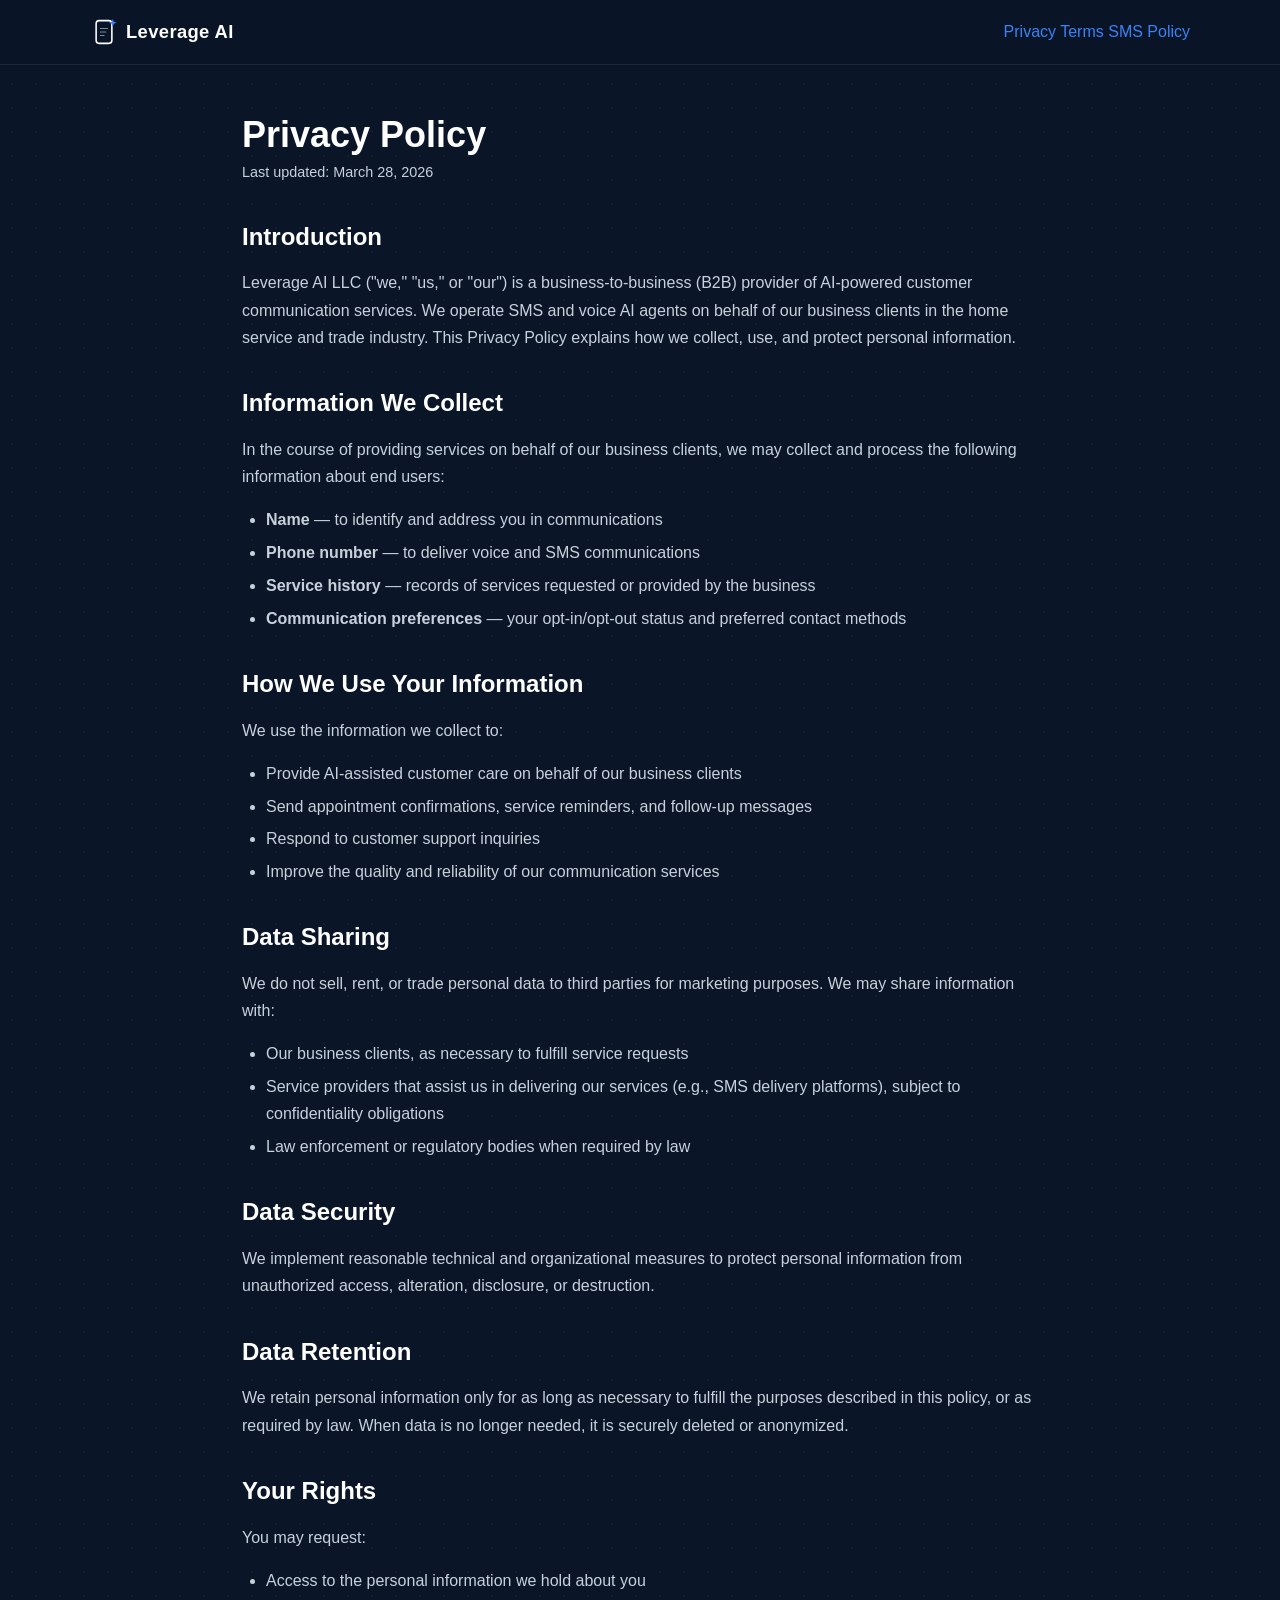
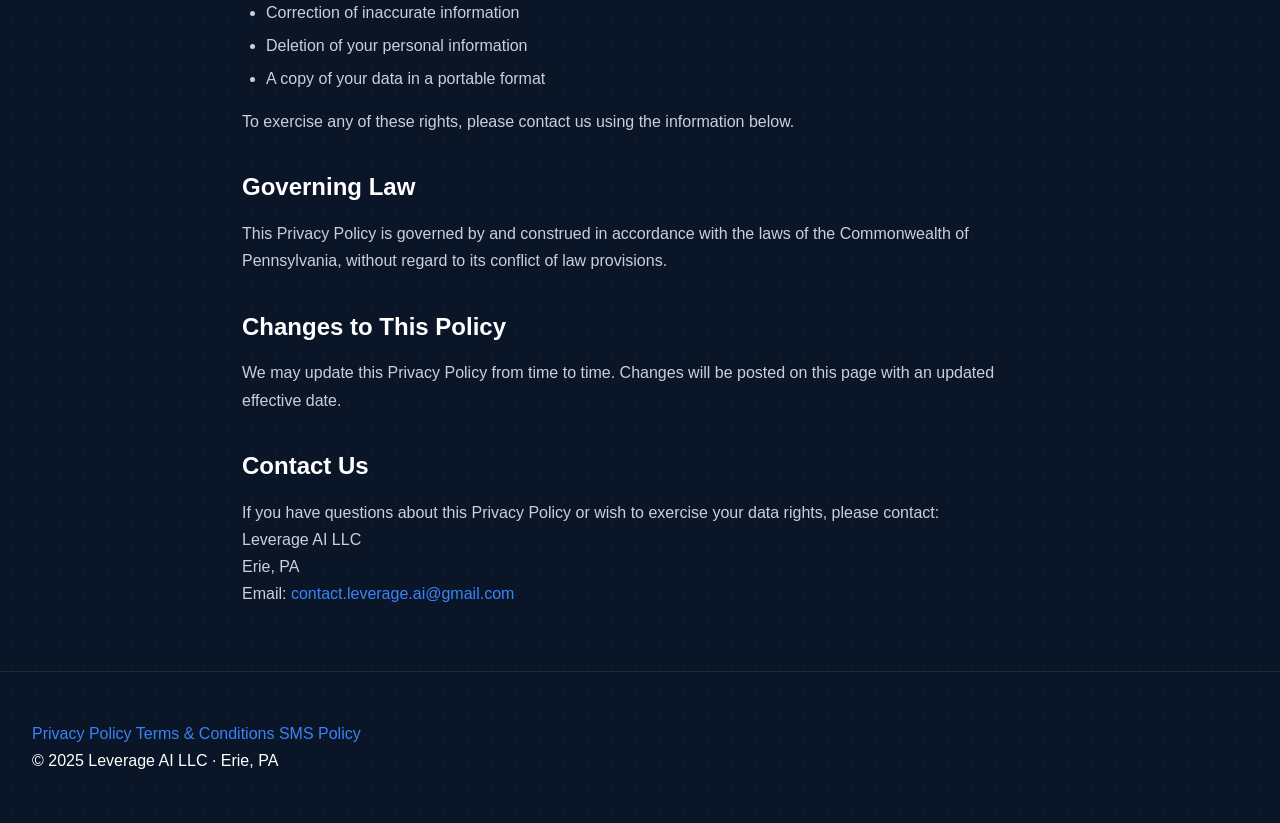
==== commit 1b23ef2b: "Update site copy and feature ordering" ====
--- a/privacy.html
+++ b/privacy.html
@@ -40,7 +40,7 @@
     </p>
     <ul>
       <li><strong>Name</strong> — to identify and address you in communications</li>
-      <li><strong>Phone number</strong> — to deliver SMS and voice communications</li>
+      <li><strong>Phone number</strong> — to deliver voice and SMS communications</li>
       <li><strong>Service history</strong> — records of services requested or provided by the business</li>
       <li><strong>Communication preferences</strong> — your opt-in/opt-out status and preferred contact methods</li>
     </ul>
--- a/style.css
+++ b/style.css
@@ -201,19 +201,12 @@
   border-radius: 8px;
   font-weight: 600;
   font-size: 1rem;
-  transition: all 0.2s ease;
-  box-shadow: 0 0 20px rgba(59,130,246,0.3);
-  animation: cta-glow 2.5s ease-in-out infinite;
+  transition: opacity 0.2s, transform 0.2s;
 }
 .btn-primary:hover {
-  opacity: 0.95;
+  opacity: 0.9;
   text-decoration: none;
   transform: translateY(-1px);
-  box-shadow: 0 0 35px rgba(59,130,246,0.5);
-}
-@keyframes cta-glow {
-  0%, 100% { box-shadow: 0 0 20px rgba(59,130,246,0.3); }
-  50% { box-shadow: 0 0 30px rgba(59,130,246,0.5); }
 }
 .btn-secondary {
   display: inline-block;
@@ -294,9 +287,9 @@
   transition: transform 0.2s ease, border-color 0.2s ease, box-shadow 0.2s ease;
 }
 .card-base:hover {
-  transform: translateY(-3px);
-  border-color: rgba(59,130,246,0.2);
-  box-shadow: 0 8px 30px rgba(0,0,0,0.2);
+  transform: translateY(-2px);
+  border-color: rgba(255,255,255,0.1);
+  box-shadow: 0 4px 20px rgba(0,0,0,0.15);
 }
 
 /* ── Shared badge base ──────────────────────────────────── */
@@ -1013,36 +1006,6 @@
 .legal p, .legal li { color: var(--gray); }
 .legal h2, .legal h3 { color: var(--white); }
 
-/* ── Testimonials ──────────────────────────────────────── */
-.testimonials-grid {
-  display: grid;
-  grid-template-columns: repeat(3, 1fr);
-  gap: 1.5rem;
-}
-.testimonial-card {
-  padding: 2rem;
-}
-.testimonial-quote {
-  color: var(--gray);
-  font-size: 1rem;
-  font-style: italic;
-  line-height: 1.6;
-  margin-bottom: 1.25rem;
-}
-.testimonial-author {
-  display: flex;
-  flex-direction: column;
-  gap: 0.15rem;
-}
-.testimonial-author strong {
-  color: var(--white);
-  font-size: 0.95rem;
-}
-.testimonial-author span {
-  color: var(--gray-dim);
-  font-size: 0.8rem;
-}
-
 /* ── Urgency + Quick Wins ─────────────────────────────── */
 .urgency-note {
   display: inline-block;
@@ -1090,7 +1053,6 @@
   .hero h1 { font-size: 2.25rem; }
 
   .pain-grid { grid-template-columns: 1fr; gap: 1rem; }
-  .testimonials-grid { grid-template-columns: 1fr; }
   .steps { grid-template-columns: 1fr; gap: 1.5rem; }
   .features-grid { grid-template-columns: 1fr; }
   .usecases-grid { grid-template-columns: 1fr; }
@@ -1171,6 +1133,11 @@
   .usecase-flow { gap: 0.35rem; }
   .flow-step { font-size: 0.7rem; padding: 3px 8px; }
 
+  /* urgency + quick wins */
+  .urgency-note { font-size: 0.8rem; padding: 0.4rem 1rem; }
+  .quick-wins { gap: 0.75rem 1.25rem; }
+  .quick-win { font-size: 0.8rem; }
+
   /* form */
   .form-input { padding: 0.65rem 0.85rem; font-size: 0.9rem; }
   .interest-form { max-width: 100%; }
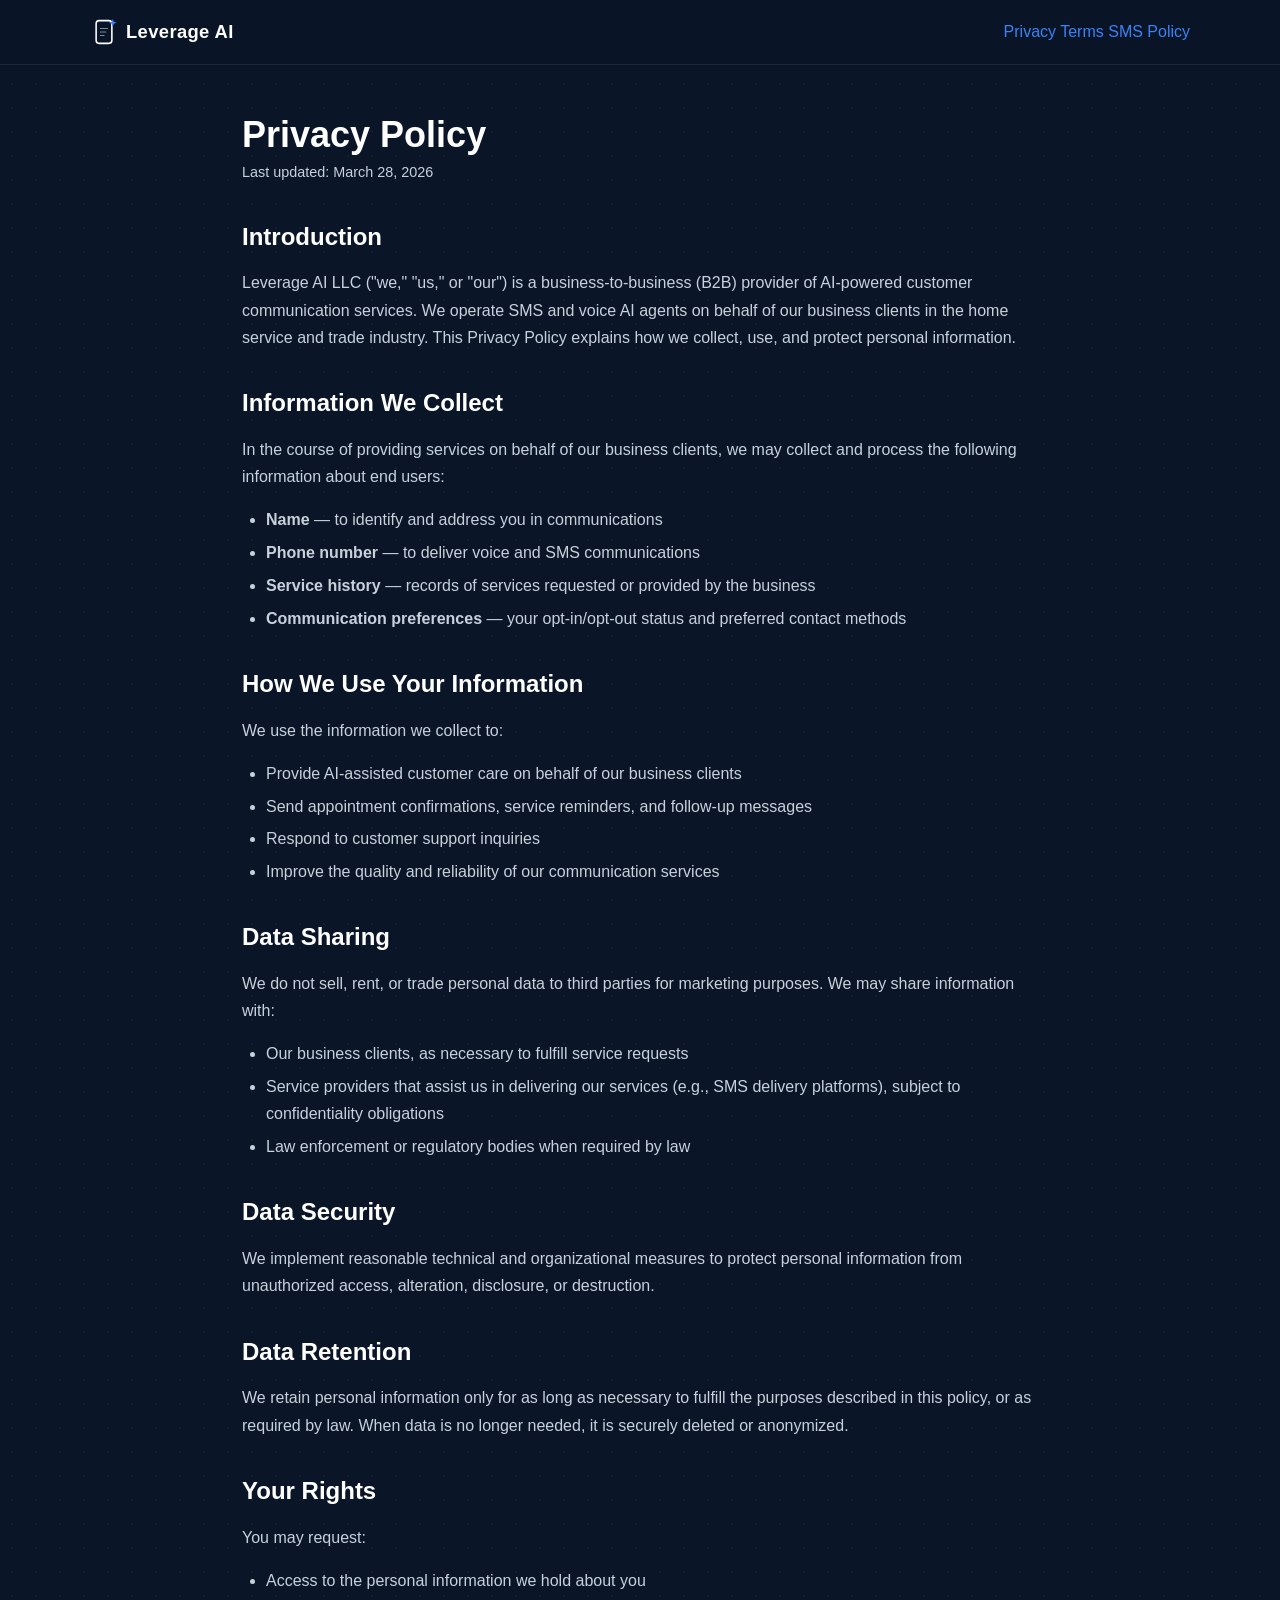
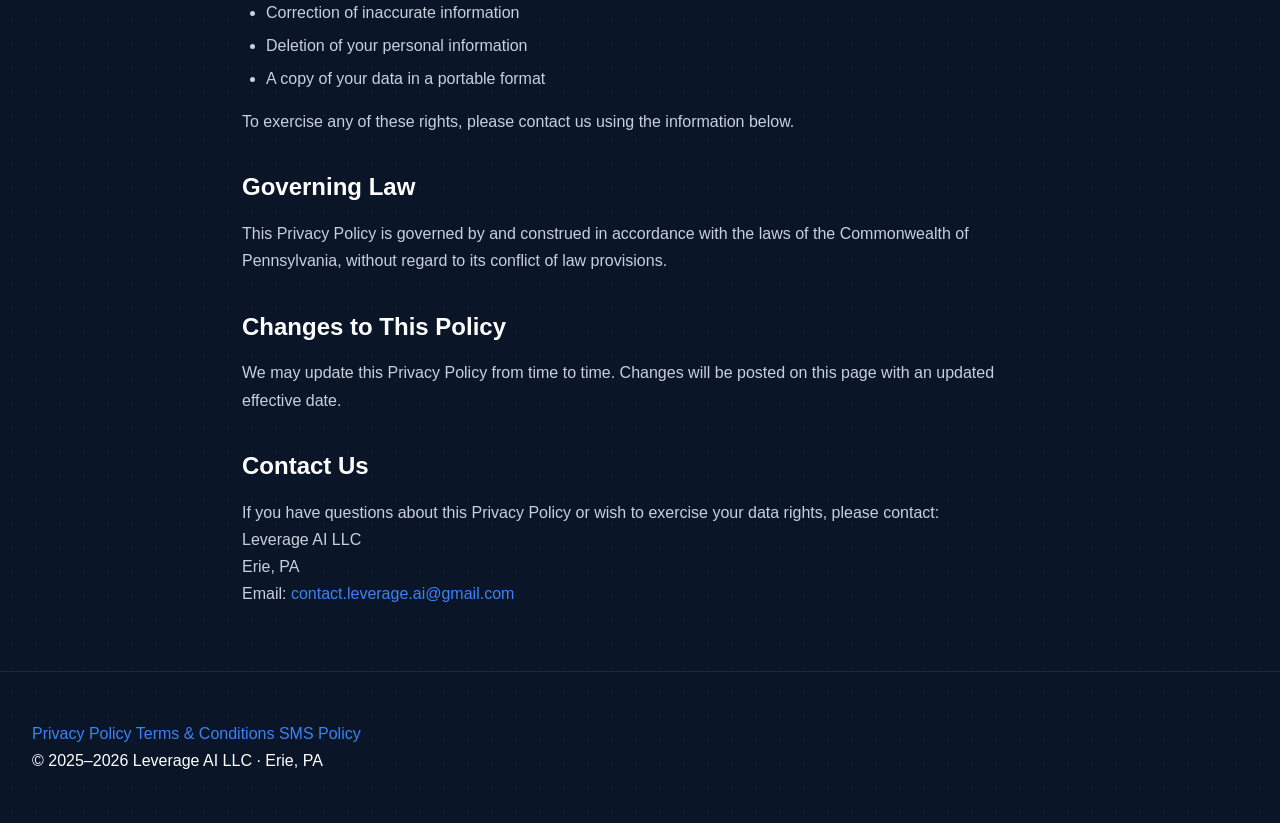
==== commit b48796a7: "Fix SMS copy and update copyright years" ====
--- a/privacy.html
+++ b/privacy.html
@@ -121,7 +121,7 @@
       <a href="terms.html">Terms &amp; Conditions</a>
       <a href="sms-policy.html">SMS Policy</a>
     </div>
-    <p>&copy; 2025 Leverage AI LLC &middot; Erie, PA</p>
+    <p>&copy; 2025&ndash;2026 Leverage AI LLC &middot; Erie, PA</p>
   </footer>
 
 </body>
--- a/style.css
+++ b/style.css
@@ -17,7 +17,7 @@
   --max-w-wide: 1100px;
 }
 
-html { font-size: 16px; scroll-behavior: smooth; }
+html { font-size: 16px; scroll-behavior: smooth; overflow-x: hidden; }
 
 body {
   font-family: -apple-system, BlinkMacSystemFont, "Segoe UI", Roboto,
@@ -57,7 +57,7 @@
   text-align: center;
   font-size: 2rem;
   font-weight: 700;
-  margin-bottom: 0.75rem;
+  margin-bottom: 0;
 }
 .section-title::after {
   content: '';
@@ -66,14 +66,14 @@
   height: 3px;
   background: var(--accent);
   border-radius: 2px;
-  margin: 0.75rem auto 0;
+  margin: 1rem auto 1.25rem;
 }
 .section-subtitle {
   text-align: center;
   color: var(--gray);
   font-size: 1.1rem;
   max-width: 640px;
-  margin: 0 auto 3rem;
+  margin: 0 auto 2.5rem;
 }
 section[id] { scroll-margin-top: 80px; }
 
@@ -154,6 +154,7 @@
   text-align: center;
   padding: 6rem 2rem 5rem;
   position: relative;
+  overflow: hidden;
 }
 .hero::before {
   content: '';
@@ -348,49 +349,11 @@
   margin: 0;
 }
 
-/* ── How It Works ───────────────────────────────────────── */
-.steps {
-  display: grid;
-  grid-template-columns: repeat(4, 1fr);
-  gap: 1.5rem;
-  position: relative;
-}
-.step {
-  text-align: center;
-  position: relative;
-}
-.step-num {
-  display: inline-flex;
-  align-items: center;
-  justify-content: center;
-  width: 48px;
-  height: 48px;
-  border-radius: 50%;
-  background: var(--accent);
-  color: var(--white);
-  font-size: 1.25rem;
-  font-weight: 700;
-  margin-bottom: 1.25rem;
-}
-.step h3 {
-  font-size: 1rem;
-  margin: 0 0 0.5rem;
-  color: var(--white);
-}
-.step p {
-  color: var(--gray);
-  font-size: 0.9rem;
-  margin: 0;
-}
-/* connector line between steps */
-.step:not(:last-child)::after {
-  content: '';
-  position: absolute;
-  top: 24px;
-  left: calc(50% + 32px);
-  width: calc(100% - 64px);
-  height: 2px;
-  background: rgba(59, 130, 246, 0.3);
+/* ── How It Works (flow chart) ──────────────────────────── */
+.how-it-works-flow {
+  max-width: 560px;
+  margin: 0 auto;
+  align-items: center;
 }
 
 /* ── Features / Services ────────────────────────────────── */
@@ -746,26 +709,7 @@
   font-size: 0.65rem;
 }
 
-/* ── Human Handoff ──────────────────────────────────────── */
-.handoff-layout {
-  display: grid;
-  grid-template-columns: 1fr 1fr;
-  gap: 3rem;
-  align-items: center;
-}
-.handoff-content h2 {
-  font-size: 2rem;
-  margin: 0 0 1rem;
-}
-.handoff-content p {
-  color: var(--gray);
-  font-size: 1.05rem;
-  margin-bottom: 1.5rem;
-}
-.handoff-list li {
-  font-size: 0.95rem;
-  padding: 0.5rem 0 0.5rem 1.75rem;
-}
+
 
 /* flow diagram */
 .handoff-flow {
@@ -1037,12 +981,9 @@
 
 /* ── Responsive ─────────────────────────────────────────── */
 @media (max-width: 1024px) {
-  .steps { grid-template-columns: repeat(2, 1fr); gap: 2rem; }
-  .step:not(:last-child)::after { display: none; }
   .dashboard-showcase { grid-template-columns: 1fr; }
   .mock-stats-grid { grid-template-columns: repeat(2, 1fr); }
   .integrations-grid { grid-template-columns: repeat(2, 1fr); }
-  .handoff-layout { grid-template-columns: 1fr; gap: 2rem; }
 }
 
 @media (max-width: 768px) {
@@ -1053,7 +994,6 @@
   .hero h1 { font-size: 2.25rem; }
 
   .pain-grid { grid-template-columns: 1fr; gap: 1rem; }
-  .steps { grid-template-columns: 1fr; gap: 1.5rem; }
   .features-grid { grid-template-columns: 1fr; }
   .usecases-grid { grid-template-columns: 1fr; }
   .integrations-grid { grid-template-columns: 1fr; }
